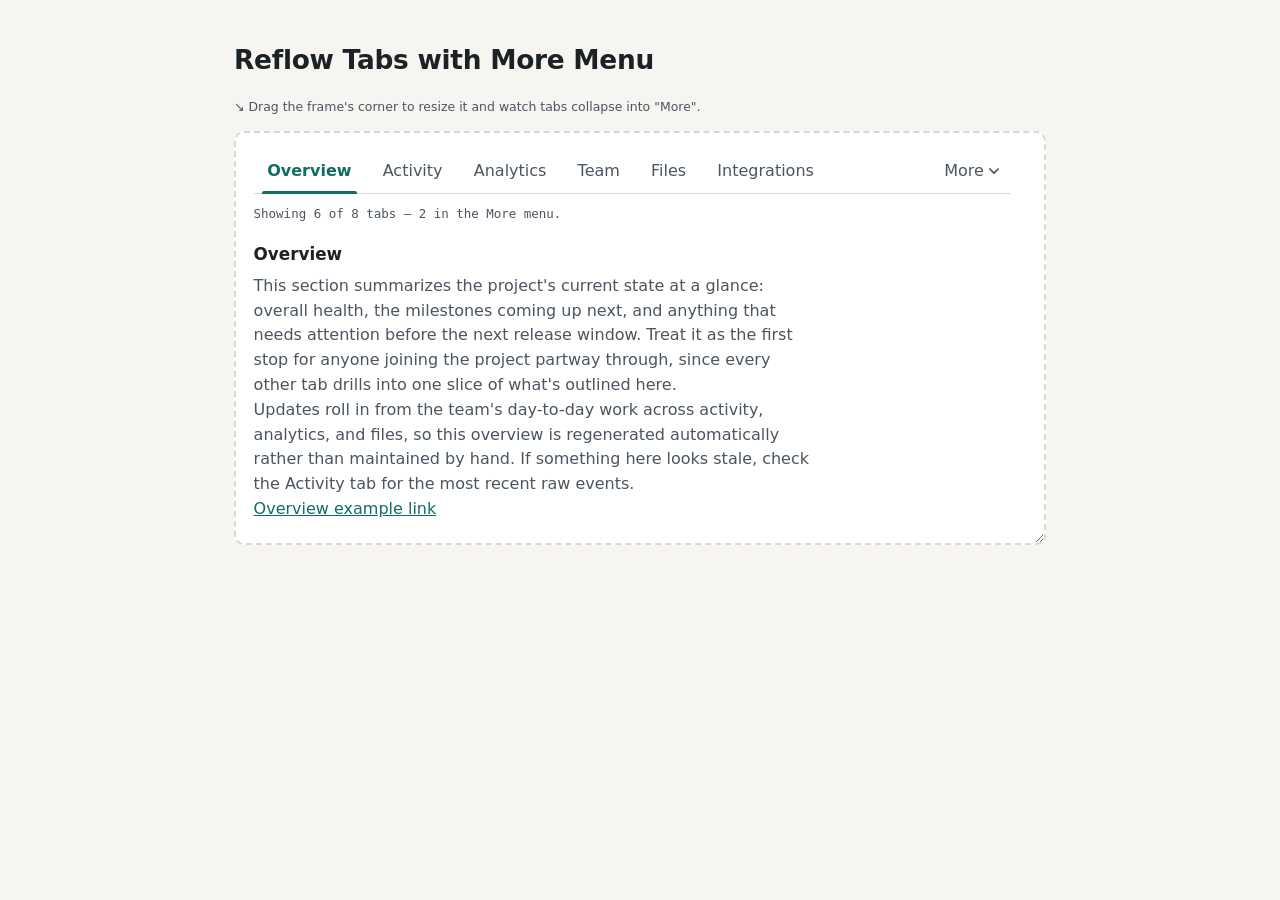
==== reflow-tabs.html @ 4fc74883 "initial commit" ====
<!doctype html>
<html lang="en">
  <head>
    <meta charset="UTF-8" />
    <meta name="viewport" content="width=device-width, initial-scale=1" />
    <title>Accessible tabs with a container-query overflow menu</title>
    <link rel="stylesheet" href="/reflow-tabs.css" />
  </head>
  <body>
    <main>
      <h1>Reflow Tabs with More Menu</h1>

      <div class="tabs-widget" data-js="tabs">
        <p class="resize-hint">
          ↘ Drag the frame's corner to resize it and watch tabs collapse into
          "More".
        </p>

        <div class="tabs-container" id="tabsContainer">
          <div class="tablist-row" id="tablistRow">
            <ul
              class="tablist"
              id="tablist"
              role="tablist"
              aria-label="Project sections"
            >
              <li class="tab-item" data-tab-id="overview" role="presentation">
                <button
                  type="button"
                  class="tab"
                  id="tab-overview"
                  role="tab"
                  aria-controls="panel-overview"
                  aria-selected="true"
                >
                  Overview
                </button>
              </li>
              <li class="tab-item" data-tab-id="activity" role="presentation">
                <button
                  type="button"
                  class="tab"
                  id="tab-activity"
                  role="tab"
                  aria-controls="panel-activity"
                  aria-selected="false"
                  tabindex="-1"
                >
                  Activity
                </button>
              </li>
              <li class="tab-item" data-tab-id="analytics" role="presentation">
                <button
                  type="button"
                  class="tab"
                  id="tab-analytics"
                  role="tab"
                  aria-controls="panel-analytics"
                  aria-selected="false"
                  tabindex="-1"
                >
                  Analytics
                </button>
              </li>
              <li class="tab-item" data-tab-id="team" role="presentation">
                <button
                  type="button"
                  class="tab"
                  id="tab-team"
                  role="tab"
                  aria-controls="panel-team"
                  aria-selected="false"
                  tabindex="-1"
                >
                  Team
                </button>
              </li>
              <li class="tab-item" data-tab-id="files" role="presentation">
                <button
                  type="button"
                  class="tab"
                  id="tab-files"
                  role="tab"
                  aria-controls="panel-files"
                  aria-selected="false"
                  tabindex="-1"
                >
                  Files
                </button>
              </li>
              <li
                class="tab-item"
                data-tab-id="integrations"
                role="presentation"
              >
                <button
                  type="button"
                  class="tab"
                  id="tab-integrations"
                  role="tab"
                  aria-controls="panel-integrations"
                  aria-selected="false"
                  tabindex="-1"
                >
                  Integrations
                </button>
              </li>
              <li class="tab-item" data-tab-id="settings" role="presentation">
                <button
                  type="button"
                  class="tab"
                  id="tab-settings"
                  role="tab"
                  aria-controls="panel-settings"
                  aria-selected="false"
                  tabindex="-1"
                >
                  Settings
                </button>
              </li>
              <li class="tab-item" data-tab-id="billing" role="presentation">
                <button
                  type="button"
                  class="tab"
                  id="tab-billing"
                  role="tab"
                  aria-controls="panel-billing"
                  aria-selected="false"
                  tabindex="-1"
                >
                  Billing
                </button>
              </li>
            </ul>

            <!-- Hidden until JS measures overflow via the container query
                 custom property; there is nothing useful to show here
                 without JS so it stays hidden rather than falling back. -->
            <div class="more-wrapper" id="moreWrapper" hidden>
              <button
                type="button"
                class="more-button"
                id="moreButton"
                aria-haspopup="true"
                aria-expanded="false"
                aria-controls="moreMenu"
              >
                More
                <svg
                  class="chevron"
                  viewBox="0 0 12 8"
                  aria-hidden="true"
                  focusable="false"
                >
                  <path
                    d="M1 1l5 5 5-5"
                    stroke="currentColor"
                    stroke-width="2"
                    fill="none"
                    stroke-linecap="round"
                    stroke-linejoin="round"
                  />
                </svg>
              </button>
              <ul
                class="more-menu"
                id="moreMenu"
                role="menu"
                aria-labelledby="moreButton"
                hidden
              ></ul>
            </div>
          </div>

          <p class="status" id="tabsStatus" aria-live="polite"></p>

          <div
            id="panel-overview"
            class="panel"
            role="tabpanel"
            aria-labelledby="tab-overview"
            tabindex="0"
          >
            <h2>Overview</h2>
            <p>
              This section summarizes the project's current state at a
              glance: overall health, the milestones coming up next, and
              anything that needs attention before the next release window.
              Treat it as the first stop for anyone joining the project
              partway through, since every other tab drills into one slice of
              what's outlined here.
            </p>
            <p>
              Updates roll in from the team's day-to-day work across
              activity, analytics, and files, so this overview is
              regenerated automatically rather than maintained by hand. If
              something here looks stale, check the Activity tab for the
              most recent raw events.
            </p>
            <p><a href="#">Overview example link</a></p>
          </div>
          <div
            id="panel-activity"
            class="panel"
            role="tabpanel"
            aria-labelledby="tab-activity"
            tabindex="0"
            hidden
          >
            <h2>Activity</h2>
            <p>
              A running log of what's changed recently: commits, comments,
              status updates, and anything else the team has touched.
              Entries are grouped by day and sorted newest first, so the
              most relevant context always surfaces at the top without
              needing to scroll.
            </p>
            <p>
              Filtering by person or by section is available from the
              toolbar above the feed (not shown in this demo). Older
              entries are paginated rather than infinitely loaded, which
              keeps the panel's height predictable even on projects with a
              long history.
            </p>
          </div>
          <div
            id="panel-analytics"
            class="panel"
            role="tabpanel"
            aria-labelledby="tab-analytics"
            tabindex="0"
            hidden
          >
            <h2>Analytics</h2>
            <p>
              Traffic, engagement, and conversion trends for the project,
              broken down by week and by source. The charts here favor
              trend lines over raw totals, since the day-to-day noise
              matters less than whether a metric is moving in the right
              direction over time.
            </p>
            <p>
              Export options include CSV and a shareable snapshot link, so
              numbers can be pulled into an external report without giving
              someone full access to this dashboard. Historical data
              further back than 12 months is archived separately.
            </p>
            <p><a href="#">Analytics example link</a></p>
          </div>
          <div
            id="panel-team"
            class="panel"
            role="tabpanel"
            aria-labelledby="tab-team"
            tabindex="0"
            hidden
          >
            <h2>Team</h2>
            <p>
              Everyone with access to this project, along with their role
              and how recently they've been active. Owners can adjust
              permissions directly from this list; everyone else can see
              roles but not change them.
            </p>
            <p>
              Pending invitations show up here too, greyed out until
              they're accepted. Removing someone from the team revokes
              their access immediately but leaves their past contributions
              (commits, comments, uploaded files) attributed to them.
            </p>
          </div>
          <div
            id="panel-files"
            class="panel"
            role="tabpanel"
            aria-labelledby="tab-files"
            tabindex="0"
            hidden
          >
            <h2>Files</h2>
            <p>
              Shared documents, exports, and uploaded assets for the
              project, organized into folders that mirror the project's
              own structure. Anyone on the team can upload; deleting a file
              moves it to a recoverable trash for 30 days before it's
              permanently removed.
            </p>
            <p>
              Large files are versioned automatically, so overwriting a
              document doesn't lose the previous copy. Search covers file
              names and, for common document types, the text inside them.
            </p>
            <p><a href="#">Files example link</a></p>
          </div>
          <div
            id="panel-integrations"
            class="panel"
            role="tabpanel"
            aria-labelledby="tab-integrations"
            tabindex="0"
            hidden
          >
            <h2>Integrations</h2>
            <p>
              Connections between this project and outside tools: chat
              notifications, issue trackers, deployment pipelines, and
              anything else that needs to react to changes here. Each
              integration can be scoped to specific event types instead of
              firing on everything.
            </p>
            <p>
              Disconnecting an integration stops new events immediately but
              doesn't undo anything it already triggered. Some
              integrations require re-authorizing periodically depending on
              the third party's own token expiry policy.
            </p>
          </div>
          <div
            id="panel-settings"
            class="panel"
            role="tabpanel"
            aria-labelledby="tab-settings"
            tabindex="0"
            hidden
          >
            <h2>Settings</h2>
            <p>
              Project-level configuration: name, visibility, default
              branch or workspace, and the notification preferences that
              apply to everyone unless they override them individually.
              Changes here take effect immediately for all members.
            </p>
            <p>
              Dangerous actions -- archiving, transferring ownership, or
              deleting the project outright -- live in a separate section
              further down and require typing the project name to confirm,
              to make them harder to trigger by accident.
            </p>
          </div>
          <div
            id="panel-billing"
            class="panel"
            role="tabpanel"
            aria-labelledby="tab-billing"
            tabindex="0"
            hidden
          >
            <h2>Billing</h2>
            <p>
              Current plan, seat usage, and the next billing date, along
              with a history of past invoices available for download.
              Usage-based charges (storage overages, extra build minutes)
              are itemized separately from the flat subscription fee.
            </p>
            <p>
              Payment method and billing contact can be updated by anyone
              with owner access. Downgrading a plan takes effect at the end
              of the current billing cycle rather than immediately, so
              there's no prorated refund to account for.
            </p>
            <p><a href="#">Billing example link</a></p>
          </div>
        </div>
      </div>
    </main>

    <script src="/reflow-tabs.js" defer></script>
  </body>
</html>
---- reflow-tabs.css ----
:root {
  --ink: #1c2126;
  --ink-soft: #4b5560;
  --bg: #f6f5f1;
  --card: #ffffff;
  --border: #dcd8cd;
  --accent: #0f6e63;
  --accent-ink: #ffffff;
  --accent-soft: #e4f0ee;
  --gold: #b3801f;
  --focus: #1758c9;
  --radius: 10px;
  --mono: ui-monospace, "SFMono-Regular", Menlo, Consolas, monospace;
  --sans:
    ui-sans-serif, system-ui, -apple-system, "Segoe UI", Roboto, Arial,
    sans-serif;
}

* {
  box-sizing: border-box;
}

body {
  margin: 0;
  font-family: var(--sans);
  color: var(--ink);
  background: var(--bg);
  line-height: 1.55;
}

main {
  max-width: 860px;
  margin: 0 auto;
  padding: 2.5rem 1.5rem 5rem;
}

h1 {
  font-size: 1.65rem;
  margin: 0 0 0.5rem;
  letter-spacing: -0.01em;
}

/* ---------- Resizable container-query demo frame ---------- */

.tabs-widget {
  margin-top: 1rem;
}

.tabs-container {
  /* This element is the container-query context. Its inline size is what
       the @container rules below respond to -- not the viewport. Dragging
       the resize handle (bottom-right corner) proves the tabs react to the
       CONTAINER, so this same component would behave correctly if it were
       dropped into a narrow sidebar on a wide screen. */
  container-type: inline-size;
  container-name: tabs;

  resize: horizontal;
  overflow: auto;
  /* Reserves the scrollbar's space permanently so a scrollbar appearing
       (e.g. the More dropdown momentarily extending past this element's
       bottom edge while open) never changes the measured content-box
       inline-size. That inline-size change is what the ResizeObserver in
       reflow-tabs.js watches for, so without this a scrollbar toggling on
       open would trigger a spurious recompute. Unsupported browsers just
       keep the old auto-gutter behavior -- recomputeLayout()'s overflow-set
       comparison already guards against that case regardless. */
  scrollbar-gutter: stable;
  width: 100%;
  min-width: 230px;
  max-width: 100%;

  background: var(--card);
  border: 2px dashed var(--border);
  border-radius: var(--radius);
  padding: 1.1rem 1.1rem 1.3rem;
}

.resize-hint {
  font-size: 0.78rem;
  color: var(--ink-soft);
  margin: 0 0 0.9rem;
}

.tablist-row {
  display: flex;
  align-items: stretch;
  gap: 0.4rem;
  border-bottom: 1px solid var(--border);
  /* Fallback / default: all tabs visible when no @container rule matches
       (wide container). JS reads this custom property to know how many
       tabs currently fit. */
  --visible-count: 8;
}

/* ---------- Container query breakpoints ----------
     Written widest -> narrowest so the narrowest matching rule wins the
     cascade. Thresholds are tuned to this demo's specific tab labels; a
     production version could pair this with ResizeObserver pixel
     measurement for pixel-perfect fitting instead of fixed steps. */
@container tabs (max-width: 760px) {
  .tablist-row {
    --visible-count: 6;
  }
}
@container tabs (max-width: 640px) {
  .tablist-row {
    --visible-count: 5;
  }
}
@container tabs (max-width: 530px) {
  .tablist-row {
    --visible-count: 4;
  }
}
@container tabs (max-width: 430px) {
  .tablist-row {
    --visible-count: 3;
  }
}
@container tabs (max-width: 340px) {
  .tablist-row {
    --visible-count: 2;
  }
}
@container tabs (max-width: 270px) {
  .tablist-row {
    --visible-count: 1;
  }
}

.tablist {
  list-style: none;
  display: flex;
  flex-wrap: wrap; /* safety net during the instant before JS's first
                       recomputeLayout() runs; JS then hides true overflow
                       items outright rather than relying on wrapping */
  gap: 0.25rem;
  margin: 0;
  padding: 0;
  flex: 1 1 auto;
  min-width: 0;
}

.tab-item {
  display: block;
}
.tab-item[hidden] {
  display: none;
}

button.tab {
  appearance: none;
  background: none;
  border: none;
  font: inherit;
  color: var(--ink-soft);
  padding: 0.55rem 0.85rem;
  border-radius: 7px 7px 0 0;
  cursor: pointer;
  white-space: nowrap;
  position: relative;
}

button.tab:hover {
  color: var(--ink);
  background: var(--accent-soft);
}

button.tab[aria-selected="true"] {
  color: var(--accent);
  font-weight: 600;
}
button.tab[aria-selected="true"]::after {
  content: "";
  position: absolute;
  left: 0.5rem;
  right: 0.5rem;
  bottom: -1px;
  height: 3px;
  background: var(--accent);
  border-radius: 2px 2px 0 0;
}

.tab:focus-visible {
  outline: 2px solid var(--focus);
  outline-offset: -2px;
  border-radius: 6px;
}

/* ---------- More menu (menu button pattern) ---------- */

.more-wrapper {
  position: relative;
  flex: 0 0 auto;
  align-self: flex-start;
}
.more-wrapper[hidden] {
  display: none;
}

.more-button {
  appearance: none;
  display: inline-flex;
  align-items: center;
  gap: 0.35rem;
  background: none;
  border: none;
  font: inherit;
  color: var(--ink-soft);
  padding: 0.55rem 0.75rem;
  border-radius: 7px 7px 0 0;
  cursor: pointer;
}
.more-button:hover {
  color: var(--ink);
  background: var(--accent-soft);
}
.more-button[aria-expanded="true"] {
  color: var(--accent);
  font-weight: 600;
}
.more-button:focus-visible {
  outline: 2px solid var(--focus);
  outline-offset: -2px;
  border-radius: 6px;
}
.more-button .chevron {
  width: 10px;
  height: 7px;
  transition: transform 0.15s ease;
}
.more-button[aria-expanded="true"] .chevron {
  transform: rotate(180deg);
}

.more-menu {
  position: absolute;
  top: calc(100% + 6px);
  right: 0;
  z-index: 10;
  min-width: 180px;
  margin: 0;
  padding: 0.35rem;
  list-style: none;
  background: var(--card);
  border: 1px solid var(--border);
  border-radius: 8px;
  box-shadow: 0 8px 24px rgba(20, 20, 15, 0.14);
}
.more-menu[hidden] {
  display: none;
}

.more-menu button[role="menuitem"] {
  display: block;
  width: 100%;
  text-align: left;
  appearance: none;
  background: none;
  border: none;
  font: inherit;
  color: var(--ink);
  padding: 0.5rem 0.65rem;
  border-radius: 5px;
  cursor: pointer;
}
.more-menu button[role="menuitem"]:hover,
.more-menu button[role="menuitem"].is-active-descendant {
  background: var(--accent-soft);
  color: var(--accent);
}
.more-menu button[role="menuitem"]:focus-visible {
  outline: 2px solid var(--focus);
  outline-offset: 1px;
}

/* ---------- Status line + panels ---------- */

.status {
  font-size: 0.78rem;
  color: var(--ink-soft);
  margin: 0.6rem 0 0.9rem;
  font-family: var(--mono);
}

.panel {
  padding-top: 0.25rem;
}
.panel h2 {
  font-size: 1.05rem;
  margin: 0 0 0.4rem;
}
.panel p {
  color: var(--ink-soft);
  margin: 0;
  max-width: 55ch;
}
.panel a {
  color: var(--accent);
}
.panel:focus-visible {
  outline: 2px solid var(--focus);
  outline-offset: 2px;
}

.visually-hidden {
  position: absolute;
  width: 1px;
  height: 1px;
  padding: 0;
  margin: -1px;
  overflow: hidden;
  clip: rect(0, 0, 0, 0);
  white-space: nowrap;
  border: 0;
}

@media (prefers-reduced-motion: reduce) {
  .more-button .chevron {
    transition: none;
  }
}
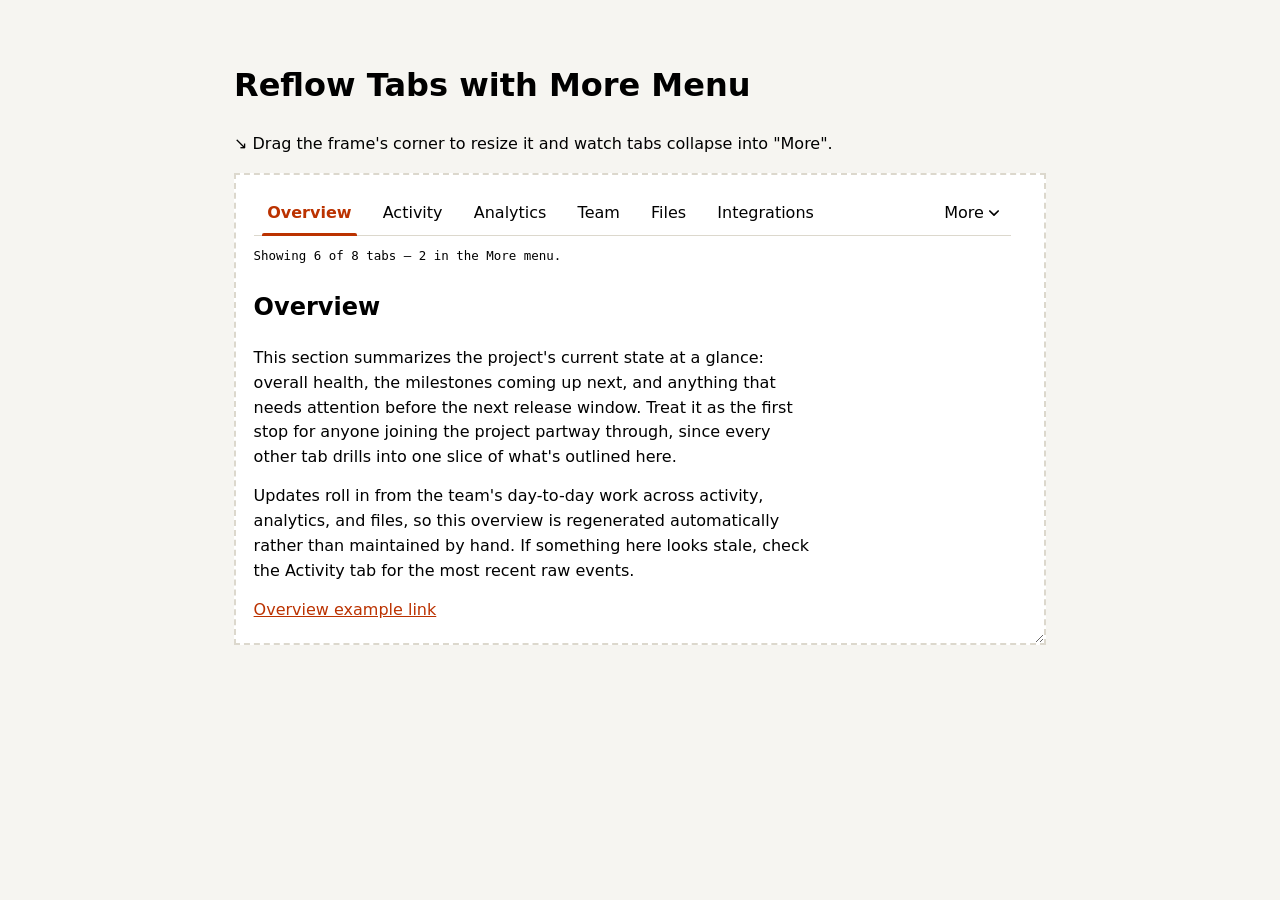
==== commit 0916bf25: "updated css" ====
--- a/reflow-tabs.html
+++ b/reflow-tabs.html
@@ -11,7 +11,7 @@
       <h1>Reflow Tabs with More Menu</h1>
 
       <div class="tabs-widget" data-js="tabs">
-        <p class="resize-hint">
+        <p>
           ↘ Drag the frame's corner to resize it and watch tabs collapse into
           "More".
         </p>
@@ -140,6 +140,7 @@
               <button
                 type="button"
                 class="more-button"
+                aria-label="More tabs"
                 id="moreButton"
                 aria-haspopup="true"
                 aria-expanded="false"
@@ -183,21 +184,20 @@
           >
             <h2>Overview</h2>
             <p>
-              This section summarizes the project's current state at a
-              glance: overall health, the milestones coming up next, and
-              anything that needs attention before the next release window.
-              Treat it as the first stop for anyone joining the project
-              partway through, since every other tab drills into one slice of
-              what's outlined here.
-            </p>
-            <p>
-              Updates roll in from the team's day-to-day work across
-              activity, analytics, and files, so this overview is
-              regenerated automatically rather than maintained by hand. If
-              something here looks stale, check the Activity tab for the
-              most recent raw events.
-            </p>
-            <p><a href="#">Overview example link</a></p>
+              This section summarizes the project's current state at a glance:
+              overall health, the milestones coming up next, and anything that
+              needs attention before the next release window. Treat it as the
+              first stop for anyone joining the project partway through, since
+              every other tab drills into one slice of what's outlined here.
+            </p>
+            <p>
+              Updates roll in from the team's day-to-day work across activity,
+              analytics, and files, so this overview is regenerated
+              automatically rather than maintained by hand. If something here
+              looks stale, check the Activity tab for the most recent raw
+              events.
+            </p>
+            <a href="#">Overview example link</a>
           </div>
           <div
             id="panel-activity"
@@ -210,17 +210,15 @@
             <h2>Activity</h2>
             <p>
               A running log of what's changed recently: commits, comments,
-              status updates, and anything else the team has touched.
-              Entries are grouped by day and sorted newest first, so the
-              most relevant context always surfaces at the top without
-              needing to scroll.
-            </p>
-            <p>
-              Filtering by person or by section is available from the
-              toolbar above the feed (not shown in this demo). Older
-              entries are paginated rather than infinitely loaded, which
-              keeps the panel's height predictable even on projects with a
-              long history.
+              status updates, and anything else the team has touched. Entries
+              are grouped by day and sorted newest first, so the most relevant
+              context always surfaces at the top without needing to scroll.
+            </p>
+            <p>
+              Filtering by person or by section is available from the toolbar
+              above the feed (not shown in this demo). Older entries are
+              paginated rather than infinitely loaded, which keeps the panel's
+              height predictable even on projects with a long history.
             </p>
           </div>
           <div
@@ -233,19 +231,18 @@
           >
             <h2>Analytics</h2>
             <p>
-              Traffic, engagement, and conversion trends for the project,
-              broken down by week and by source. The charts here favor
-              trend lines over raw totals, since the day-to-day noise
-              matters less than whether a metric is moving in the right
-              direction over time.
+              Traffic, engagement, and conversion trends for the project, broken
+              down by week and by source. The charts here favor trend lines over
+              raw totals, since the day-to-day noise matters less than whether a
+              metric is moving in the right direction over time.
             </p>
             <p>
               Export options include CSV and a shareable snapshot link, so
               numbers can be pulled into an external report without giving
-              someone full access to this dashboard. Historical data
-              further back than 12 months is archived separately.
-            </p>
-            <p><a href="#">Analytics example link</a></p>
+              someone full access to this dashboard. Historical data further
+              back than 12 months is archived separately.
+            </p>
+            <a href="#">Analytics example link</a>
           </div>
           <div
             id="panel-team"
@@ -257,16 +254,16 @@
           >
             <h2>Team</h2>
             <p>
-              Everyone with access to this project, along with their role
-              and how recently they've been active. Owners can adjust
-              permissions directly from this list; everyone else can see
-              roles but not change them.
-            </p>
-            <p>
-              Pending invitations show up here too, greyed out until
-              they're accepted. Removing someone from the team revokes
-              their access immediately but leaves their past contributions
-              (commits, comments, uploaded files) attributed to them.
+              Everyone with access to this project, along with their role and
+              how recently they've been active. Owners can adjust permissions
+              directly from this list; everyone else can see roles but not
+              change them.
+            </p>
+            <p>
+              Pending invitations show up here too, greyed out until they're
+              accepted. Removing someone from the team revokes their access
+              immediately but leaves their past contributions (commits,
+              comments, uploaded files) attributed to them.
             </p>
           </div>
           <div
@@ -279,18 +276,17 @@
           >
             <h2>Files</h2>
             <p>
-              Shared documents, exports, and uploaded assets for the
-              project, organized into folders that mirror the project's
-              own structure. Anyone on the team can upload; deleting a file
-              moves it to a recoverable trash for 30 days before it's
-              permanently removed.
-            </p>
-            <p>
-              Large files are versioned automatically, so overwriting a
-              document doesn't lose the previous copy. Search covers file
-              names and, for common document types, the text inside them.
-            </p>
-            <p><a href="#">Files example link</a></p>
+              Shared documents, exports, and uploaded assets for the project,
+              organized into folders that mirror the project's own structure.
+              Anyone on the team can upload; deleting a file moves it to a
+              recoverable trash for 30 days before it's permanently removed.
+            </p>
+            <p>
+              Large files are versioned automatically, so overwriting a document
+              doesn't lose the previous copy. Search covers file names and, for
+              common document types, the text inside them.
+            </p>
+            <a href="#">Files example link</a>
           </div>
           <div
             id="panel-integrations"
@@ -303,16 +299,15 @@
             <h2>Integrations</h2>
             <p>
               Connections between this project and outside tools: chat
-              notifications, issue trackers, deployment pipelines, and
-              anything else that needs to react to changes here. Each
-              integration can be scoped to specific event types instead of
-              firing on everything.
+              notifications, issue trackers, deployment pipelines, and anything
+              else that needs to react to changes here. Each integration can be
+              scoped to specific event types instead of firing on everything.
             </p>
             <p>
               Disconnecting an integration stops new events immediately but
-              doesn't undo anything it already triggered. Some
-              integrations require re-authorizing periodically depending on
-              the third party's own token expiry policy.
+              doesn't undo anything it already triggered. Some integrations
+              require re-authorizing periodically depending on the third party's
+              own token expiry policy.
             </p>
           </div>
           <div
@@ -325,16 +320,16 @@
           >
             <h2>Settings</h2>
             <p>
-              Project-level configuration: name, visibility, default
-              branch or workspace, and the notification preferences that
-              apply to everyone unless they override them individually.
-              Changes here take effect immediately for all members.
+              Project-level configuration: name, visibility, default branch or
+              workspace, and the notification preferences that apply to everyone
+              unless they override them individually. Changes here take effect
+              immediately for all members.
             </p>
             <p>
               Dangerous actions -- archiving, transferring ownership, or
               deleting the project outright -- live in a separate section
-              further down and require typing the project name to confirm,
-              to make them harder to trigger by accident.
+              further down and require typing the project name to confirm, to
+              make them harder to trigger by accident.
             </p>
           </div>
           <div
@@ -347,18 +342,18 @@
           >
             <h2>Billing</h2>
             <p>
-              Current plan, seat usage, and the next billing date, along
-              with a history of past invoices available for download.
-              Usage-based charges (storage overages, extra build minutes)
-              are itemized separately from the flat subscription fee.
-            </p>
-            <p>
-              Payment method and billing contact can be updated by anyone
-              with owner access. Downgrading a plan takes effect at the end
-              of the current billing cycle rather than immediately, so
-              there's no prorated refund to account for.
-            </p>
-            <p><a href="#">Billing example link</a></p>
+              Current plan, seat usage, and the next billing date, along with a
+              history of past invoices available for download. Usage-based
+              charges (storage overages, extra build minutes) are itemized
+              separately from the flat subscription fee.
+            </p>
+            <p>
+              Payment method and billing contact can be updated by anyone with
+              owner access. Downgrading a plan takes effect at the end of the
+              current billing cycle rather than immediately, so there's no
+              prorated refund to account for.
+            </p>
+            <a href="#">Billing example link</a>
           </div>
         </div>
       </div>
--- a/reflow-tabs.css
+++ b/reflow-tabs.css
@@ -1,15 +1,10 @@
 :root {
-  --ink: #1c2126;
-  --ink-soft: #4b5560;
   --bg: #f6f5f1;
   --card: #ffffff;
   --border: #dcd8cd;
-  --accent: #0f6e63;
-  --accent-ink: #ffffff;
-  --accent-soft: #e4f0ee;
-  --gold: #b3801f;
-  --focus: #1758c9;
-  --radius: 10px;
+  --accent: #bb3200;
+  --accent-soft: #fdede8;
+  --focus: #bb3200;
   --mono: ui-monospace, "SFMono-Regular", Menlo, Consolas, monospace;
   --sans:
     ui-sans-serif, system-ui, -apple-system, "Segoe UI", Roboto, Arial,
@@ -19,11 +14,13 @@
 * {
   box-sizing: border-box;
 }
+*:focus-visible {
+  outline: 2px solid var(--focus);
+}
 
 body {
   margin: 0;
   font-family: var(--sans);
-  color: var(--ink);
   background: var(--bg);
   line-height: 1.55;
 }
@@ -31,13 +28,7 @@
 main {
   max-width: 860px;
   margin: 0 auto;
-  padding: 2.5rem 1.5rem 5rem;
-}
-
-h1 {
-  font-size: 1.65rem;
-  margin: 0 0 0.5rem;
-  letter-spacing: -0.01em;
+  padding: 2.5rem 1.5rem 6rem;
 }
 
 /* ---------- Resizable container-query demo frame ---------- */
@@ -47,24 +38,24 @@
 }
 
 .tabs-container {
-  /* This element is the container-query context. Its inline size is what
-       the @container rules below respond to -- not the viewport. Dragging
-       the resize handle (bottom-right corner) proves the tabs react to the
-       CONTAINER, so this same component would behave correctly if it were
-       dropped into a narrow sidebar on a wide screen. */
+  /* This element is the container-query context: its inline size is what
+     the @container rules below respond to, not the viewport. Dragging the
+     resize handle (bottom-right corner) proves the tabs react to the
+     CONTAINER, so this same component would behave correctly if it were
+     dropped into a narrow sidebar on a wide screen. */
   container-type: inline-size;
   container-name: tabs;
 
   resize: horizontal;
   overflow: auto;
   /* Reserves the scrollbar's space permanently so a scrollbar appearing
-       (e.g. the More dropdown momentarily extending past this element's
-       bottom edge while open) never changes the measured content-box
-       inline-size. That inline-size change is what the ResizeObserver in
-       reflow-tabs.js watches for, so without this a scrollbar toggling on
-       open would trigger a spurious recompute. Unsupported browsers just
-       keep the old auto-gutter behavior -- recomputeLayout()'s overflow-set
-       comparison already guards against that case regardless. */
+     (e.g. the More dropdown momentarily extending past this element's
+     bottom edge while open) never changes the measured content-box
+     inline-size. That inline-size change is what the ResizeObserver in
+     reflow-tabs.js watches for, so without this a scrollbar toggling on
+     open would trigger a spurious recompute. Unsupported browsers just
+     keep the old auto-gutter behavior -- recomputeLayout()'s visible-id
+     comparison already guards against that case regardless. */
   scrollbar-gutter: stable;
   width: 100%;
   min-width: 230px;
@@ -72,14 +63,7 @@
 
   background: var(--card);
   border: 2px dashed var(--border);
-  border-radius: var(--radius);
   padding: 1.1rem 1.1rem 1.3rem;
-}
-
-.resize-hint {
-  font-size: 0.78rem;
-  color: var(--ink-soft);
-  margin: 0 0 0.9rem;
 }
 
 .tablist-row {
@@ -87,17 +71,17 @@
   align-items: stretch;
   gap: 0.4rem;
   border-bottom: 1px solid var(--border);
-  /* Fallback / default: all tabs visible when no @container rule matches
-       (wide container). JS reads this custom property to know how many
-       tabs currently fit. */
+  /* Fallback/default: all tabs visible when no @container rule matches
+     (wide container). JS reads this custom property to know how many tabs
+     currently fit. */
   --visible-count: 8;
 }
 
 /* ---------- Container query breakpoints ----------
-     Written widest -> narrowest so the narrowest matching rule wins the
-     cascade. Thresholds are tuned to this demo's specific tab labels; a
-     production version could pair this with ResizeObserver pixel
-     measurement for pixel-perfect fitting instead of fixed steps. */
+   Written widest -> narrowest so the narrowest matching rule wins the
+   cascade. Thresholds are tuned to this demo's specific tab labels; a
+   production version could pair this with ResizeObserver pixel
+   measurement for pixel-perfect fitting instead of fixed steps. */
 @container tabs (max-width: 760px) {
   .tablist-row {
     --visible-count: 6;
@@ -132,9 +116,10 @@
 .tablist {
   list-style: none;
   display: flex;
-  flex-wrap: wrap; /* safety net during the instant before JS's first
-                       recomputeLayout() runs; JS then hides true overflow
-                       items outright rather than relying on wrapping */
+  /* Safety net for the instant before JS's first recomputeLayout() runs;
+     JS then hides true overflow items outright rather than relying on
+     wrapping. */
+  flex-wrap: wrap;
   gap: 0.25rem;
   margin: 0;
   padding: 0;
@@ -154,7 +139,6 @@
   background: none;
   border: none;
   font: inherit;
-  color: var(--ink-soft);
   padding: 0.55rem 0.85rem;
   border-radius: 7px 7px 0 0;
   cursor: pointer;
@@ -163,7 +147,6 @@
 }
 
 button.tab:hover {
-  color: var(--ink);
   background: var(--accent-soft);
 }
 
@@ -183,7 +166,6 @@
 }
 
 .tab:focus-visible {
-  outline: 2px solid var(--focus);
   outline-offset: -2px;
   border-radius: 6px;
 }
@@ -207,13 +189,11 @@
   background: none;
   border: none;
   font: inherit;
-  color: var(--ink-soft);
   padding: 0.55rem 0.75rem;
   border-radius: 7px 7px 0 0;
   cursor: pointer;
 }
 .more-button:hover {
-  color: var(--ink);
   background: var(--accent-soft);
 }
 .more-button[aria-expanded="true"] {
@@ -221,7 +201,6 @@
   font-weight: 600;
 }
 .more-button:focus-visible {
-  outline: 2px solid var(--focus);
   outline-offset: -2px;
   border-radius: 6px;
 }
@@ -260,18 +239,15 @@
   background: none;
   border: none;
   font: inherit;
-  color: var(--ink);
   padding: 0.5rem 0.65rem;
   border-radius: 5px;
   cursor: pointer;
 }
-.more-menu button[role="menuitem"]:hover,
-.more-menu button[role="menuitem"].is-active-descendant {
+.more-menu button[role="menuitem"]:hover {
   background: var(--accent-soft);
   color: var(--accent);
 }
 .more-menu button[role="menuitem"]:focus-visible {
-  outline: 2px solid var(--focus);
   outline-offset: 1px;
 }
 
@@ -279,41 +255,22 @@
 
 .status {
   font-size: 0.78rem;
-  color: var(--ink-soft);
-  margin: 0.6rem 0 0.9rem;
+  margin: 0.6rem 0 0;
   font-family: var(--mono);
 }
 
 .panel {
   padding-top: 0.25rem;
 }
-.panel h2 {
-  font-size: 1.05rem;
-  margin: 0 0 0.4rem;
-}
 .panel p {
-  color: var(--ink-soft);
-  margin: 0;
+  margin: 0 0 0.9rem;
   max-width: 55ch;
 }
+.panel p:last-child {
+  margin-bottom: 0;
+}
 .panel a {
   color: var(--accent);
-}
-.panel:focus-visible {
-  outline: 2px solid var(--focus);
-  outline-offset: 2px;
-}
-
-.visually-hidden {
-  position: absolute;
-  width: 1px;
-  height: 1px;
-  padding: 0;
-  margin: -1px;
-  overflow: hidden;
-  clip: rect(0, 0, 0, 0);
-  white-space: nowrap;
-  border: 0;
 }
 
 @media (prefers-reduced-motion: reduce) {
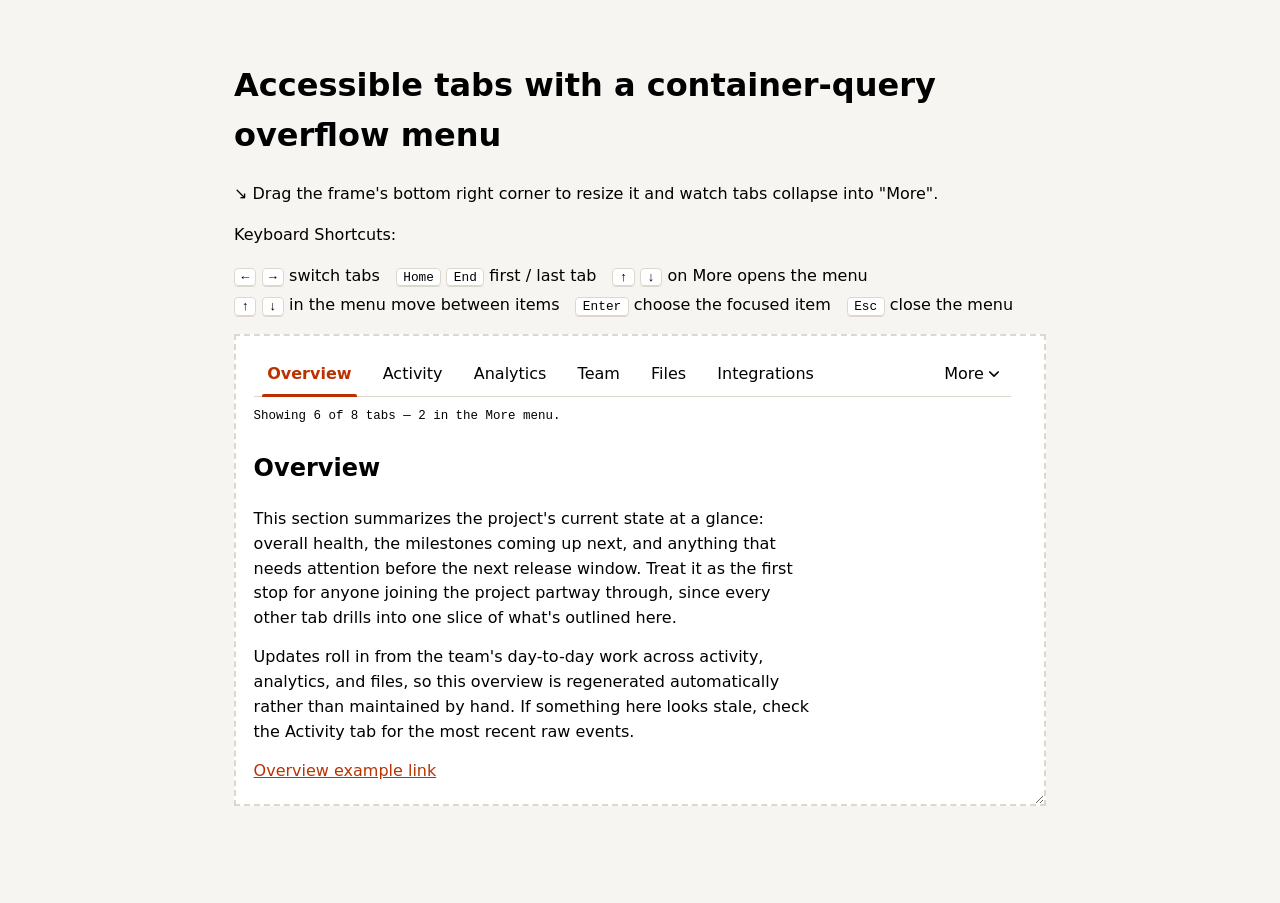
==== commit 470a1b28: "added key shortcuts info" ====
--- a/reflow-tabs.html
+++ b/reflow-tabs.html
@@ -8,13 +8,23 @@
   </head>
   <body>
     <main>
-      <h1>Reflow Tabs with More Menu</h1>
+      <h1>Accessible tabs with a container-query overflow menu</h1>
 
       <div class="tabs-widget" data-js="tabs">
         <p>
-          ↘ Drag the frame's corner to resize it and watch tabs collapse into
-          "More".
+          <span aria-hidden="true"> ↘ </span>
+          Drag the frame's bottom right corner to resize it and watch tabs
+          collapse into "More".
         </p>
+        <p>Keyboard Shortcuts:</p>
+        <ul class="keyboard-hints">
+          <li><kbd>←</kbd> <kbd>→</kbd> switch tabs</li>
+          <li><kbd>Home</kbd> <kbd>End</kbd> first / last tab</li>
+          <li><kbd>↑</kbd> <kbd>↓</kbd> on More opens the menu</li>
+          <li><kbd>↑</kbd> <kbd>↓</kbd> in the menu move between items</li>
+          <li><kbd>Enter</kbd> choose the focused item</li>
+          <li><kbd>Esc</kbd> close the menu</li>
+        </ul>
 
         <div class="tabs-container" id="tabsContainer">
           <div class="tablist-row" id="tablistRow">
--- a/reflow-tabs.css
+++ b/reflow-tabs.css
@@ -35,6 +35,26 @@
 
 .tabs-widget {
   margin-top: 1rem;
+}
+
+.keyboard-hints {
+  display: flex;
+  flex-wrap: wrap;
+  gap: 0.3rem 1rem;
+  margin: 0.5rem 0 1rem;
+  padding: 0;
+  list-style: none;
+  font-size: 1rem;
+}
+
+kbd {
+  font-family: var(--mono);
+  font-size: 0.8em;
+  padding: 0.05rem 0.4rem;
+  border: 1px solid var(--border);
+  border-radius: 4px;
+  background: var(--card);
+  box-shadow: 0 1px 0 var(--border);
 }
 
 .tabs-container {
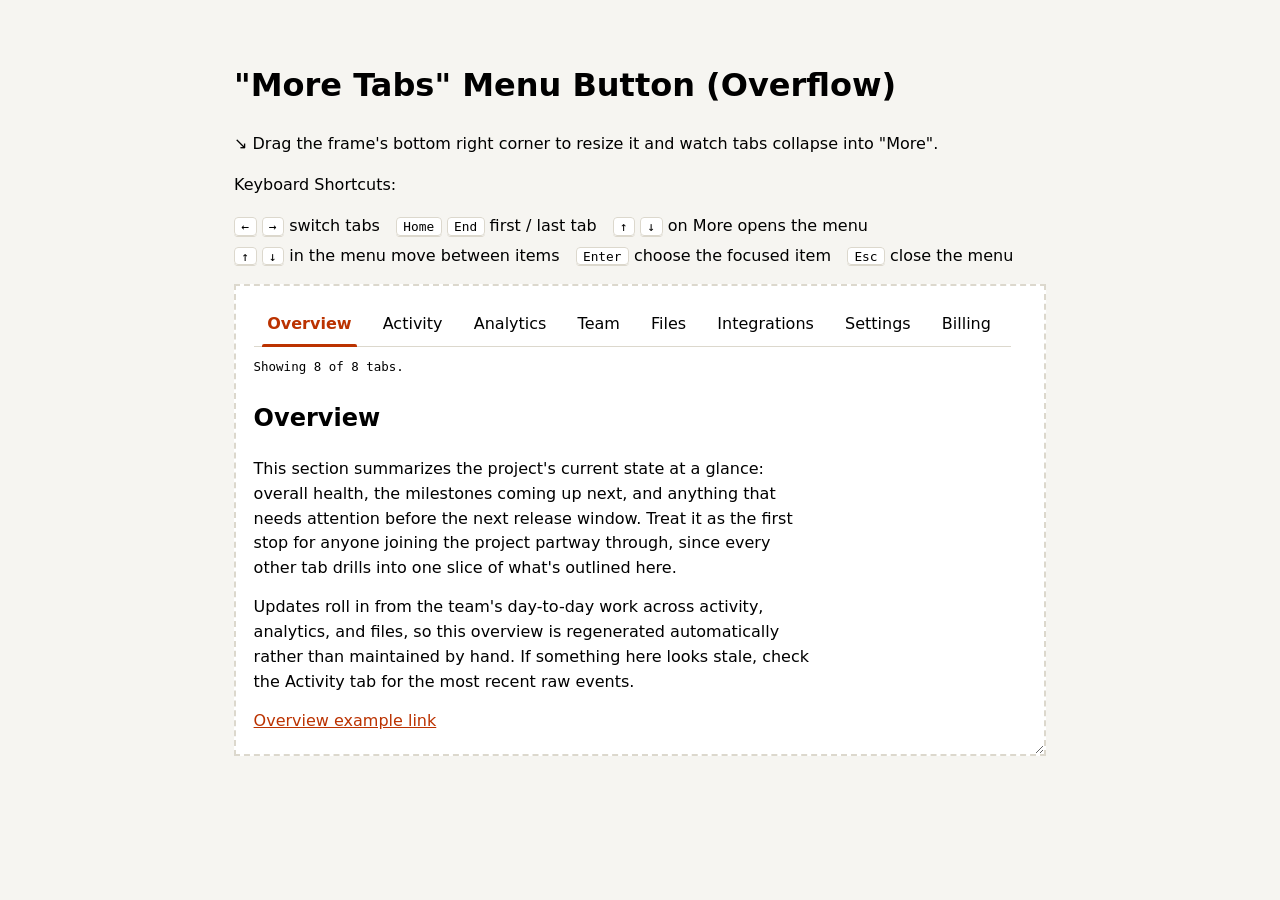
==== commit cade882d: "added readme" ====
--- a/reflow-tabs.html
+++ b/reflow-tabs.html
@@ -3,12 +3,12 @@
   <head>
     <meta charset="UTF-8" />
     <meta name="viewport" content="width=device-width, initial-scale=1" />
-    <title>Accessible tabs with a container-query overflow menu</title>
+    <title>"More Tabs" Menu Button (Overflow)</title>
     <link rel="stylesheet" href="/reflow-tabs.css" />
   </head>
   <body>
     <main>
-      <h1>Accessible tabs with a container-query overflow menu</h1>
+      <h1>"More Tabs" Menu Button (Overflow)</h1>
 
       <div class="tabs-widget" data-js="tabs">
         <p>
--- a/reflow-tabs.css
+++ b/reflow-tabs.css
@@ -101,33 +101,42 @@
    Written widest -> narrowest so the narrowest matching rule wins the
    cascade. Thresholds are tuned to this demo's specific tab labels; a
    production version could pair this with ResizeObserver pixel
-   measurement for pixel-perfect fitting instead of fixed steps. */
-@container tabs (max-width: 760px) {
+   measurement for pixel-perfect fitting instead of fixed steps.
+
+   Each number is offset ~52px below the "round" value it targets, because
+   a container query measures .tabs-container's own content-box: its
+   horizontal padding (~35px) and its reserved scrollbar-gutter (~17px)
+   are both excluded from what gets compared here, even though neither
+   one takes any width away from the tabs themselves. Without that
+   offset, .tabs-container's natural resting width (with no resize at
+   all) already measures just under 760px, so the first breakpoint would
+   fire and silently overflow two tabs into the More menu by default. */
+@container tabs (max-width: 705px) {
   .tablist-row {
     --visible-count: 6;
   }
 }
-@container tabs (max-width: 640px) {
+@container tabs (max-width: 585px) {
   .tablist-row {
     --visible-count: 5;
   }
 }
-@container tabs (max-width: 530px) {
+@container tabs (max-width: 475px) {
   .tablist-row {
     --visible-count: 4;
   }
 }
-@container tabs (max-width: 430px) {
+@container tabs (max-width: 375px) {
   .tablist-row {
     --visible-count: 3;
   }
 }
-@container tabs (max-width: 340px) {
+@container tabs (max-width: 285px) {
   .tablist-row {
     --visible-count: 2;
   }
 }
-@container tabs (max-width: 270px) {
+@container tabs (max-width: 215px) {
   .tablist-row {
     --visible-count: 1;
   }
@@ -265,7 +274,6 @@
 }
 .more-menu button[role="menuitem"]:hover {
   background: var(--accent-soft);
-  color: var(--accent);
 }
 .more-menu button[role="menuitem"]:focus-visible {
   outline-offset: 1px;
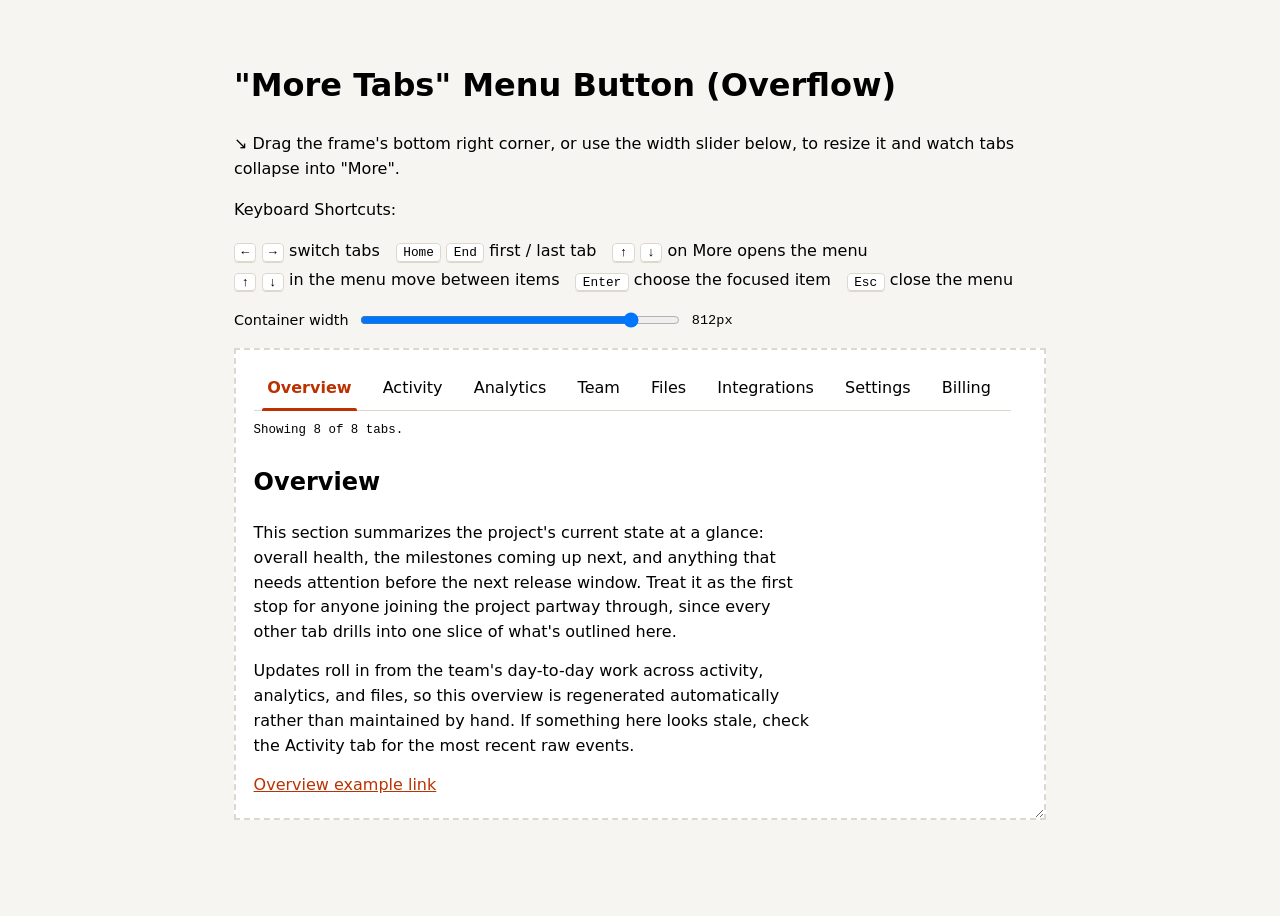
==== commit 53406a97: "added width slider alternative" ====
--- a/reflow-tabs.html
+++ b/reflow-tabs.html
@@ -13,8 +13,8 @@
       <div class="tabs-widget" data-js="tabs">
         <p>
           <span aria-hidden="true"> ↘ </span>
-          Drag the frame's bottom right corner to resize it and watch tabs
-          collapse into "More".
+          Drag the frame's bottom right corner, or use the width slider
+          below, to resize it and watch tabs collapse into "More".
         </p>
         <p>Keyboard Shortcuts:</p>
         <ul class="keyboard-hints">
@@ -26,6 +26,16 @@
           <li><kbd>Esc</kbd> close the menu</li>
         </ul>
 
+        <div class="resize-slider">
+          <label for="widthSlider">Container width</label>
+          <!-- min mirrors .tabs-container's CSS min-width; max is a round
+               value comfortably above its natural resting width. Actual
+               rendered width still obeys the CSS min-width/max-width:100%
+               bounds regardless of what this is set to. -->
+          <input type="range" id="widthSlider" min="255" max="900" step="1" />
+          <output for="widthSlider" id="widthOutput"></output>
+        </div>
+
         <div class="tabs-container" id="tabsContainer">
           <div class="tablist-row" id="tablistRow">
             <ul
@@ -143,9 +153,9 @@
               </li>
             </ul>
 
-            <!-- Hidden until JS measures overflow via the container query
-                 custom property; there is nothing useful to show here
-                 without JS so it stays hidden rather than falling back. -->
+            <!-- Hidden until JS measures overflow via the container-query
+                 custom property. No fallback: nothing useful to show
+                 without JS. -->
             <div class="more-wrapper" id="moreWrapper" hidden>
               <button
                 type="button"
--- a/reflow-tabs.css
+++ b/reflow-tabs.css
@@ -57,28 +57,41 @@
   box-shadow: 0 1px 0 var(--border);
 }
 
+.resize-slider {
+  display: flex;
+  align-items: center;
+  gap: 0.6rem;
+  margin: 0.5rem 0 1rem;
+  font-size: 0.9rem;
+}
+.resize-slider input[type="range"] {
+  flex: 1 1 auto;
+  max-width: 320px;
+}
+.resize-slider output {
+  font-family: var(--mono);
+  font-size: 0.85rem;
+  min-width: 4.5ch;
+  text-align: right;
+}
+
 .tabs-container {
-  /* This element is the container-query context: its inline size is what
-     the @container rules below respond to, not the viewport. Dragging the
-     resize handle (bottom-right corner) proves the tabs react to the
-     CONTAINER, so this same component would behave correctly if it were
-     dropped into a narrow sidebar on a wide screen. */
+  /* Container-query context for the @container rules below; queries
+     respond to this element's inline size, not the viewport. */
   container-type: inline-size;
   container-name: tabs;
 
   resize: horizontal;
   overflow: auto;
-  /* Reserves the scrollbar's space permanently so a scrollbar appearing
-     (e.g. the More dropdown momentarily extending past this element's
-     bottom edge while open) never changes the measured content-box
-     inline-size. That inline-size change is what the ResizeObserver in
-     reflow-tabs.js watches for, so without this a scrollbar toggling on
-     open would trigger a spurious recompute. Unsupported browsers just
-     keep the old auto-gutter behavior -- recomputeLayout()'s visible-id
-     comparison already guards against that case regardless. */
+  /* Reserves scrollbar space so a scrollbar appearing (e.g. the More menu
+     extending past this element's bottom edge) doesn't change the
+     measured content-box inline-size and trigger a spurious ResizeObserver
+     recompute. Without support, recomputeLayout()'s visible-id comparison
+     still guards against the same case. */
   scrollbar-gutter: stable;
   width: 100%;
-  min-width: 230px;
+  /* Floor required by the worst-case single-tab breakpoint below. */
+  min-width: 255px;
   max-width: 100%;
 
   background: var(--card);
@@ -91,52 +104,71 @@
   align-items: stretch;
   gap: 0.4rem;
   border-bottom: 1px solid var(--border);
-  /* Fallback/default: all tabs visible when no @container rule matches
-     (wide container). JS reads this custom property to know how many tabs
-     currently fit. */
+  /* Default when no @container rule matches: all tabs visible. JS reads
+     this property to determine how many tabs fit. */
   --visible-count: 8;
 }
 
 /* ---------- Container query breakpoints ----------
-   Written widest -> narrowest so the narrowest matching rule wins the
-   cascade. Thresholds are tuned to this demo's specific tab labels; a
-   production version could pair this with ResizeObserver pixel
-   measurement for pixel-perfect fitting instead of fixed steps.
-
-   Each number is offset ~52px below the "round" value it targets, because
-   a container query measures .tabs-container's own content-box: its
-   horizontal padding (~35px) and its reserved scrollbar-gutter (~17px)
-   are both excluded from what gets compared here, even though neither
-   one takes any width away from the tabs themselves. Without that
-   offset, .tabs-container's natural resting width (with no resize at
-   all) already measures just under 760px, so the first breakpoint would
-   fire and silently overflow two tabs into the More menu by default. */
-@container tabs (max-width: 705px) {
+   Widest -> narrowest; the narrowest matching rule wins the cascade.
+
+   A container query only measures .tabs-container's pixel width, not the
+   width of the specific tabs currently shown -- and the visible set
+   changes at runtime (selecting an overflowed tab from the More menu
+   promotes it into the last visible slot, displacing another tab).
+   Thresholds tuned to the default tab order's width would fit only that
+   combination and wrap for any wider combination.
+
+   Each threshold is instead sized for the worst case: the N widest tab
+   labels of all 8, not whichever N happen to be first. No combination of
+   N visible tabs is ever wider than the N widest tabs overall, so this
+   guarantees N tabs fit regardless of which N are shown. Cost: the
+   container may show one fewer tab than the current combination could
+   actually fit.
+
+   Each value is the sum of the N widest tab widths + the gaps between
+   them + the gap before the More button + the More button's own width,
+   measured from the rendered demo and rounded up. (integrations 112 /
+   overview 95 / analytics 90 / settings 84 / activity 79 / billing 70 /
+   team 64 / files 58, tab gap 4, row gap 6.4, More button 77.) There is
+   no --visible-count: 7 tier: 7 of the widest tabs plus the More button
+   need more room than all 8 tabs need with no button, so that tier is
+   unreachable.
+
+   A max-width rule stays in effect down to the next rule's threshold,
+   not just at its own boundary, so each rule's max-width is the
+   requirement for the next tier UP, not its own -- the value on
+   --visible-count: 6 is what 6 of the widest tabs need, and marks the
+   point where 8 tabs stop fitting. .tabs-container's min-width above
+   covers the narrowest tier the same way, for its own worst case (a
+   lone "Integrations" tab + the More button), since there's no narrower
+   rule to hand off to. */
+@container tabs (max-width: 688px) {
   .tablist-row {
     --visible-count: 6;
   }
 }
-@container tabs (max-width: 585px) {
+@container tabs (max-width: 640px) {
   .tablist-row {
     --visible-count: 5;
   }
 }
-@container tabs (max-width: 475px) {
+@container tabs (max-width: 566px) {
   .tablist-row {
     --visible-count: 4;
   }
 }
-@container tabs (max-width: 375px) {
+@container tabs (max-width: 484px) {
   .tablist-row {
     --visible-count: 3;
   }
 }
-@container tabs (max-width: 285px) {
+@container tabs (max-width: 396px) {
   .tablist-row {
     --visible-count: 2;
   }
 }
-@container tabs (max-width: 215px) {
+@container tabs (max-width: 302px) {
   .tablist-row {
     --visible-count: 1;
   }
@@ -145,9 +177,8 @@
 .tablist {
   list-style: none;
   display: flex;
-  /* Safety net for the instant before JS's first recomputeLayout() runs;
-     JS then hides true overflow items outright rather than relying on
-     wrapping. */
+  /* Fallback before JS's first recomputeLayout() runs; JS then hides
+     overflow items instead of relying on wrapping. */
   flex-wrap: wrap;
   gap: 0.25rem;
   margin: 0;
